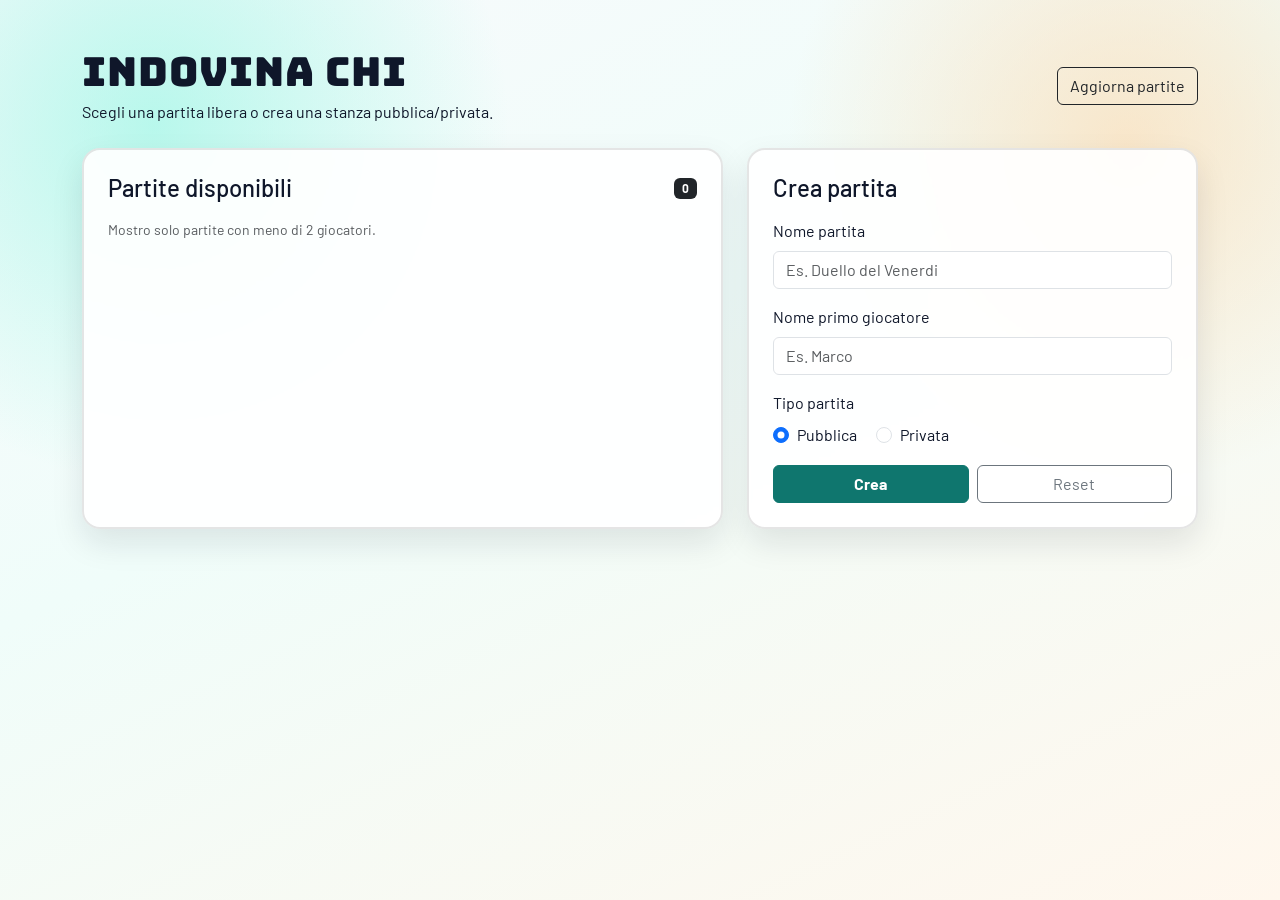
==== static/index.html @ f011ce22 "first indovina chi" ====
<!doctype html>
<html lang="it">
<head>
    <meta charset="utf-8" />
    <meta name="viewport" content="width=device-width, initial-scale=1" />
    <title>Indovina Chi - Lobby</title>
    <link href="https://fonts.googleapis.com/css2?family=Bungee&family=Barlow:wght@400;600;700&display=swap" rel="stylesheet">
    <link
        href="https://cdn.jsdelivr.net/npm/bootstrap@5.3.2/dist/css/bootstrap.min.css"
        rel="stylesheet"
        integrity="sha384-T3c6CoIi6uLrA9TneNEoa7RxnatzjcDSCmG1MXxSR1GAsXEV/Dwwykc2MPK8M2HN"
        crossorigin="anonymous"
    />
    <style>
        :root {
            --ink: #0f172a;
            --primary: #0f766e;
            --primary-dark: #115e59;
            --accent: #ea580c;
            --panel: #ffffffeb;
        }

        body {
            font-family: "Barlow", sans-serif;
            color: var(--ink);
            background:
                radial-gradient(circle at 12% 14%, #99f6e4aa 0%, transparent 26%),
                radial-gradient(circle at 88% 16%, #fed7aa99 0%, transparent 25%),
                linear-gradient(155deg, #f8fafc 0%, #f0fdfa 42%, #fff7ed 100%);
            min-height: 100vh;
            animation: entrance 420ms ease-out;
        }

        @keyframes entrance {
            from {
                opacity: 0;
                transform: translateY(10px);
            }
            to {
                opacity: 1;
                transform: translateY(0);
            }
        }

        .title-font {
            font-family: "Bungee", cursive;
            letter-spacing: 1px;
        }

        .board-panel {
            background: var(--panel);
            border: 2px solid #0000001a;
            border-radius: 18px;
            box-shadow: 0 14px 32px #0f172a1a;
            backdrop-filter: blur(2px);
        }

        .game-item {
            border-radius: 14px;
            border: 1px solid #0000001f;
            transition: transform 140ms ease, box-shadow 140ms ease;
            cursor: pointer;
        }

        .game-item:hover {
            transform: translateY(-3px);
            box-shadow: 0 8px 20px #00000026;
        }

        .game-private {
            border-left: 7px solid var(--accent);
        }

        .game-public {
            border-left: 7px solid var(--primary);
        }

        .btn-brand {
            background-color: var(--primary);
            border-color: var(--primary);
            color: #fff;
            font-weight: 700;
        }

        .btn-brand:hover {
            background-color: var(--primary-dark);
            border-color: var(--primary-dark);
            color: #fff;
        }

        .chip {
            display: inline-block;
            font-size: 0.8rem;
            padding: 4px 10px;
            border-radius: 999px;
            border: 1px solid #0f172a26;
            background: #ffffff;
        }

        .hide {
            display: none;
        }
    </style>
</head>
<body>
    <main class="container py-4 py-md-5">
        <div class="d-flex flex-wrap align-items-center justify-content-between mb-4 gap-3">
            <div>
                <h1 class="title-font mb-1">Indovina Chi</h1>
                <p class="mb-0">Scegli una partita libera o crea una stanza pubblica/privata.</p>
            </div>
            <button id="refreshBtn" class="btn btn-outline-dark">Aggiorna partite</button>
        </div>

        <div class="row g-4">
            <section class="col-lg-7">
                <div class="board-panel p-3 p-md-4 h-100">
                    <div class="d-flex justify-content-between align-items-center mb-3">
                        <h2 class="h4 mb-0">Partite disponibili</h2>
                        <span id="totalePartite" class="badge text-bg-dark">0</span>
                    </div>
                    <p class="text-muted small">Mostro solo partite con meno di 2 giocatori.</p>
                    <div id="partite" class="d-grid gap-3"></div>
                    <p id="vuoto" class="text-muted mb-0 hide">Nessuna partita libera. Crea tu la prossima sfida.</p>
                </div>
            </section>

            <section class="col-lg-5">
                <div class="board-panel p-3 p-md-4">
                    <h2 class="h4 mb-3">Crea partita</h2>
                    <form id="createForm" class="d-grid gap-3">
                        <div>
                            <label for="inputNome" class="form-label">Nome partita</label>
                            <input type="text" class="form-control" id="inputNome" placeholder="Es. Duello del Venerdi" required>
                        </div>
                        <div>
                            <label for="ownerPlayerName" class="form-label">Nome primo giocatore</label>
                            <input type="text" class="form-control" id="ownerPlayerName" placeholder="Es. Marco" required>
                        </div>
                        <div>
                            <label class="form-label d-block">Tipo partita</label>
                            <div class="form-check form-check-inline">
                                <input class="form-check-input" type="radio" name="privacy" id="publicGame" value="public" checked>
                                <label class="form-check-label" for="publicGame">Pubblica</label>
                            </div>
                            <div class="form-check form-check-inline">
                                <input class="form-check-input" type="radio" name="privacy" id="privateGame" value="private">
                                <label class="form-check-label" for="privateGame">Privata</label>
                            </div>
                        </div>
                        <div id="passwordContainer" class="hide">
                            <label for="passwordInput" class="form-label">Password partita privata</label>
                            <input type="password" class="form-control" id="passwordInput" placeholder="Inserisci password">
                        </div>

                        <div class="d-flex gap-2">
                            <button type="submit" class="btn btn-brand w-100">Crea</button>
                            <button type="reset" class="btn btn-outline-secondary w-100">Reset</button>
                        </div>
                    </form>
                </div>
            </section>
        </div>
    </main>

    <script>
        const API_KEY = "2a6b126a-b0e9-4af0-a164-55f023d4d99c7f310849919647d5952eecd649e731cc";
        const BASE_URL = "https://expert-space-spoon-4j5rj5jjq7g6c5544-3000.app.github.dev";
        const STORAGE_KEY = "guesswho_game_meta";
        const ACTIVE_SESSION_KEY = "guesswho_active_session";
        const EMPTY_GAME_DELETE_MS = 2 * 60 * 1000;

        const partiteEl = document.getElementById("partite");
        const totalePartiteEl = document.getElementById("totalePartite");
        const vuotoEl = document.getElementById("vuoto");
        const createForm = document.getElementById("createForm");
        const refreshBtn = document.getElementById("refreshBtn");
        const privateGameEl = document.getElementById("privateGame");
        const publicGameEl = document.getElementById("publicGame");
        const passwordContainer = document.getElementById("passwordContainer");
        const passwordInput = document.getElementById("passwordInput");

        function headers(isJson) {
            const h = new Headers();
            h.append("X-API-Key", API_KEY);
            if (isJson) {
                h.append("Content-Type", "application/json");
            }
            return h;
        }

        function readMeta() {
            try {
                return JSON.parse(localStorage.getItem(STORAGE_KEY) || "{}");
            } catch {
                return {};
            }
        }

        function saveMeta(meta) {
            localStorage.setItem(STORAGE_KEY, JSON.stringify(meta));
        }

        function togglePasswordInput() {
            const isPrivate = privateGameEl.checked;
            passwordContainer.classList.toggle("hide", !isPrivate);
            passwordInput.required = isPrivate;
        }

        async function getRemotePrivacy(gameId) {
            try {
                const response = await fetch(`${BASE_URL}/games/${gameId}/moves`, {
                    method: "GET",
                    headers: headers(false),
                    redirect: "follow"
                });
                const result = await response.json();
                if (!response.ok) {
                    throw new Error(result.error || "Errore recupero privacy partita");
                }

                const privacyMoves = result.moves.filter((m) => m.data && m.data.type === "privacy");
                if (privacyMoves.length === 0) {
                    return null;
                }

                const latest = privacyMoves[privacyMoves.length - 1].data;
                return {
                    isPrivate: Boolean(latest.isPrivate),
                    password: latest.password || ""
                };
            } catch {
                return null;
            }
        }

        async function publishPrivacySettings(gameId, playerId, metadata) {
            if (!metadata) {
                return;
            }

            await fetch(`${BASE_URL}/games/${gameId}/moves`, {
                method: "POST",
                headers: headers(true),
                body: JSON.stringify({
                    playerId,
                    data: {
                        type: "privacy",
                        isPrivate: Boolean(metadata.isPrivate),
                        password: metadata.isPrivate ? (metadata.password || "") : ""
                    }
                }),
                redirect: "follow"
            });
        }

        async function fetchGames() {
            partiteEl.innerHTML = "";
            vuotoEl.classList.add("hide");

            try {
                const response = await fetch(`${BASE_URL}/games`, {
                    method: "GET",
                    headers: headers(false),
                    redirect: "follow"
                });

                const risultato = await response.json();
                if (!response.ok) {
                    throw new Error(risultato.error || "Errore nel recupero partite");
                }

                const meta = readMeta();
                const now = Date.now();
                const cleanedGames = [];

                for (const game of risultato.games) {
                    if (game.players.length === 0) {
                        const updatedAtMs = new Date(game.updatedAt || game.createdAt || now).getTime();
                        if (now - updatedAtMs >= EMPTY_GAME_DELETE_MS) {
                            try {
                                await fetch(`${BASE_URL}/games/${game.id}`, {
                                    method: "DELETE",
                                    headers: headers(false),
                                    redirect: "follow"
                                });
                                delete meta[game.id];
                            } catch (error) {
                                console.error(error);
                            }
                            continue;
                        }
                    }
                    cleanedGames.push(game);
                }

                saveMeta(meta);
                const disponibili = cleanedGames.filter((g) => g.players.length < 2);
                const remotePrivacyEntries = await Promise.all(
                    disponibili.map(async (g) => [g.id, await getRemotePrivacy(g.id)])
                );
                const remotePrivacyMap = Object.fromEntries(remotePrivacyEntries);
                totalePartiteEl.innerText = String(disponibili.length);

                if (disponibili.length === 0) {
                    vuotoEl.classList.remove("hide");
                }

                disponibili.forEach((element) => {
                    const info = remotePrivacyMap[element.id] || meta[element.id] || { isPrivate: false, password: "" };
                    const game = document.createElement("button");
                    game.type = "button";
                    game.className = `game-item ${info.isPrivate ? "game-private" : "game-public"} p-3 text-start bg-white`;
                    game.innerHTML = `
                        <div class="d-flex justify-content-between align-items-center gap-2">
                            <strong>${element.name}</strong>
                            <span class="badge ${info.isPrivate ? "text-bg-danger" : "text-bg-success"}">${info.isPrivate ? "Privata" : "Pubblica"}</span>
                        </div>
                        <div class="mt-1 d-flex gap-2 align-items-center">
                            <small class="text-muted">Giocatori: ${element.players.length}/2</small>
                            <span class="chip">Entra</span>
                        </div>
                    `;
                    game.addEventListener("click", () => aggiungiGiocatore(element.id, element.name, info));
                    partiteEl.appendChild(game);
                });
            } catch (error) {
                console.error(error);
                alert(error.message);
            }
        }

        async function creaPartita(event) {
            event.preventDefault();
            const nomePartita = document.getElementById("inputNome").value.trim();
            const nomePrimoGiocatore = document.getElementById("ownerPlayerName").value.trim();
            const privata = privateGameEl.checked;
            const password = passwordInput.value.trim();

            if (!nomePartita) {
                alert("Inserisci il nome della partita.");
                return;
            }

            if (!nomePrimoGiocatore) {
                alert("Inserisci il nome del primo giocatore.");
                return;
            }

            if (privata && password.length < 3) {
                alert("La password deve avere almeno 3 caratteri.");
                return;
            }

            try {
                const createResponse = await fetch(`${BASE_URL}/games`, {
                    method: "POST",
                    headers: headers(true),
                    body: JSON.stringify({ name: nomePartita }),
                    redirect: "follow"
                });
                const createResult = await createResponse.json();

                if (!createResponse.ok) {
                    throw new Error(createResult.error || "Errore nella creazione partita");
                }

                const gameId = createResult.game.id;
                const meta = readMeta();
                meta[gameId] = {
                    isPrivate: privata,
                    password: privata ? password : "",
                    createdAt: new Date().toISOString()
                };
                saveMeta(meta);

                await aggiungiGiocatore(gameId, nomePartita, meta[gameId], nomePrimoGiocatore);
                createForm.reset();
                togglePasswordInput();
                await fetchGames();
            } catch (error) {
                console.error(error);
                alert(error.message);
            }
        }

        async function aggiungiGiocatore(gameId, gameName, metadata, presetPlayerName) {
            if (metadata && metadata.isPrivate) {
                const pass = prompt(`Partita privata: inserisci password per ${gameName}`);
                if (pass === null) {
                    return;
                }
                if (pass !== metadata.password) {
                    alert("Password non corretta.");
                    return;
                }
            }

            const nomeGiocatore = (presetPlayerName || prompt(`Nome giocatore da aggiungere a ${gameName}:`) || "").trim();
            if (!nomeGiocatore) {
                return;
            }

            try {
                const checkResponse = await fetch(`${BASE_URL}/games/${gameId}/players`, {
                    method: "GET",
                    headers: headers(false),
                    redirect: "follow"
                });
                const checkResult = await checkResponse.json();
                if (!checkResponse.ok) {
                    throw new Error(checkResult.error || "Errore nel controllo giocatori");
                }
                if (checkResult.count >= 2) {
                    alert("Questa partita e' gia piena (max 2 giocatori).");
                    await fetchGames();
                    return;
                }
            } catch (error) {
                console.error(error);
                alert(error.message);
                return;
            }

            const requestOptions = {
                method: "POST",
                headers: headers(true),
                body: JSON.stringify({ name: nomeGiocatore }),
                redirect: "follow"
            };

            try {
                const response = await fetch(`${BASE_URL}/games/${gameId}/players`, requestOptions);
                const risultato = await response.json();

                if (!response.ok) {
                    throw new Error(risultato.error || "Errore durante l'aggiunta del giocatore");
                }

                if (presetPlayerName && metadata) {
                    await publishPrivacySettings(gameId, risultato.player.id, metadata);
                }

                alert(`Giocatore aggiunto: ${risultato.player.name}`);
                sessionStorage.setItem(ACTIVE_SESSION_KEY, JSON.stringify({
                    gameId,
                    gameName,
                    playerId: risultato.player.id,
                    playerName: risultato.player.name,
                    updatedAt: new Date().toISOString()
                }));
                const target = "pages/splash.html";
                window.location.href = target;
            } catch (error) {
                console.error(error);
                alert(error.message);
            }
        }

        privateGameEl.addEventListener("change", togglePasswordInput);
        publicGameEl.addEventListener("change", togglePasswordInput);
        createForm.addEventListener("submit", creaPartita);
        refreshBtn.addEventListener("click", fetchGames);

        togglePasswordInput();
        fetchGames();
        setInterval(fetchGames, 10000);
    </script>
</body>
</html>
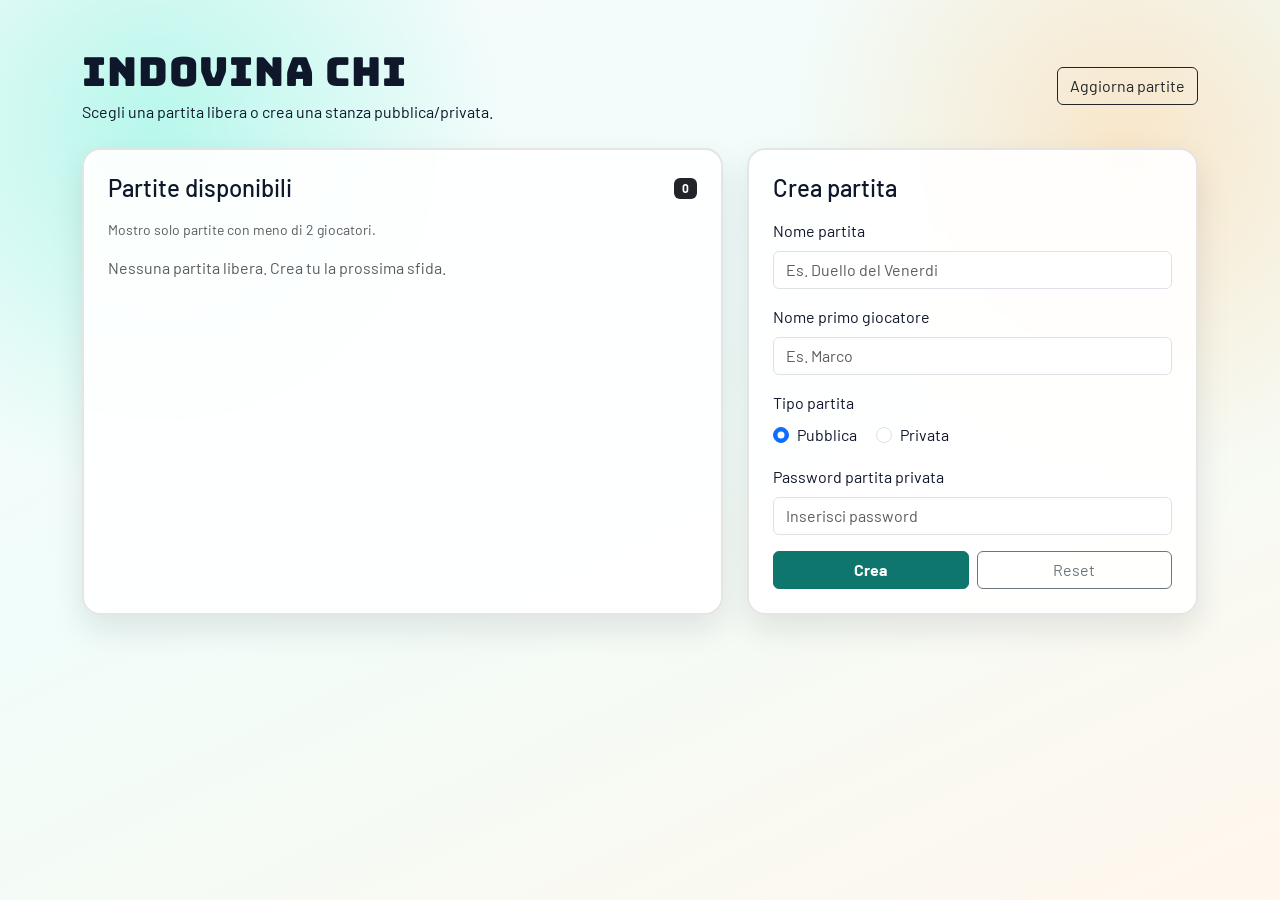
==== commit f5527d15: "update stile" ====
--- a/static/index.html
+++ b/static/index.html
@@ -11,98 +11,9 @@
         integrity="sha384-T3c6CoIi6uLrA9TneNEoa7RxnatzjcDSCmG1MXxSR1GAsXEV/Dwwykc2MPK8M2HN"
         crossorigin="anonymous"
     />
-    <style>
-        :root {
-            --ink: #0f172a;
-            --primary: #0f766e;
-            --primary-dark: #115e59;
-            --accent: #ea580c;
-            --panel: #ffffffeb;
-        }
-
-        body {
-            font-family: "Barlow", sans-serif;
-            color: var(--ink);
-            background:
-                radial-gradient(circle at 12% 14%, #99f6e4aa 0%, transparent 26%),
-                radial-gradient(circle at 88% 16%, #fed7aa99 0%, transparent 25%),
-                linear-gradient(155deg, #f8fafc 0%, #f0fdfa 42%, #fff7ed 100%);
-            min-height: 100vh;
-            animation: entrance 420ms ease-out;
-        }
-
-        @keyframes entrance {
-            from {
-                opacity: 0;
-                transform: translateY(10px);
-            }
-            to {
-                opacity: 1;
-                transform: translateY(0);
-            }
-        }
-
-        .title-font {
-            font-family: "Bungee", cursive;
-            letter-spacing: 1px;
-        }
-
-        .board-panel {
-            background: var(--panel);
-            border: 2px solid #0000001a;
-            border-radius: 18px;
-            box-shadow: 0 14px 32px #0f172a1a;
-            backdrop-filter: blur(2px);
-        }
-
-        .game-item {
-            border-radius: 14px;
-            border: 1px solid #0000001f;
-            transition: transform 140ms ease, box-shadow 140ms ease;
-            cursor: pointer;
-        }
-
-        .game-item:hover {
-            transform: translateY(-3px);
-            box-shadow: 0 8px 20px #00000026;
-        }
-
-        .game-private {
-            border-left: 7px solid var(--accent);
-        }
-
-        .game-public {
-            border-left: 7px solid var(--primary);
-        }
-
-        .btn-brand {
-            background-color: var(--primary);
-            border-color: var(--primary);
-            color: #fff;
-            font-weight: 700;
-        }
-
-        .btn-brand:hover {
-            background-color: var(--primary-dark);
-            border-color: var(--primary-dark);
-            color: #fff;
-        }
-
-        .chip {
-            display: inline-block;
-            font-size: 0.8rem;
-            padding: 4px 10px;
-            border-radius: 999px;
-            border: 1px solid #0f172a26;
-            background: #ffffff;
-        }
-
-        .hide {
-            display: none;
-        }
-    </style>
+    <link rel="stylesheet" href="stile.css" />
 </head>
-<body>
+<body class="lobby-page">
     <main class="container py-4 py-md-5">
         <div class="d-flex flex-wrap align-items-center justify-content-between mb-4 gap-3">
             <div>
@@ -449,7 +360,7 @@
                     playerName: risultato.player.name,
                     updatedAt: new Date().toISOString()
                 }));
-                const target = "pages/splash.html";
+                const target = "splash.html";
                 window.location.href = target;
             } catch (error) {
                 console.error(error);
--- a/static/stile.css
+++ b/static/stile.css
@@ -0,0 +1,268 @@
+<<<<<<< HEAD
+=======
+.hide {
+    display: none;
+}
+
+@keyframes entrance {
+    from {
+        opacity: 0;
+        transform: translateY(10px);
+    }
+    to {
+        opacity: 1;
+        transform: translateY(0);
+    }
+}
+
+body.lobby-page {
+    --ink: #0f172a;
+    --primary: #0f766e;
+    --primary-dark: #115e59;
+    --accent: #ea580c;
+    --panel: #ffffffeb;
+
+    font-family: "Barlow", sans-serif;
+    color: var(--ink);
+    background:
+        radial-gradient(circle at 12% 14%, #99f6e4aa 0%, transparent 26%),
+        radial-gradient(circle at 88% 16%, #fed7aa99 0%, transparent 25%),
+        linear-gradient(155deg, #f8fafc 0%, #f0fdfa 42%, #fff7ed 100%);
+    min-height: 100vh;
+    animation: entrance 420ms ease-out;
+}
+
+body.lobby-page .title-font {
+    font-family: "Bungee", cursive;
+    letter-spacing: 1px;
+}
+
+body.lobby-page .board-panel {
+    background: var(--panel);
+    border: 2px solid #0000001a;
+    border-radius: 18px;
+    box-shadow: 0 14px 32px #0f172a1a;
+    backdrop-filter: blur(2px);
+}
+
+body.lobby-page .game-item {
+    border-radius: 14px;
+    border: 1px solid #0000001f;
+    transition: transform 140ms ease, box-shadow 140ms ease;
+    cursor: pointer;
+}
+
+body.lobby-page .game-item:hover {
+    transform: translateY(-3px);
+    box-shadow: 0 8px 20px #00000026;
+}
+
+body.lobby-page .game-private {
+    border-left: 7px solid var(--accent);
+}
+
+body.lobby-page .game-public {
+    border-left: 7px solid var(--primary);
+}
+
+body.lobby-page .btn-brand {
+    background-color: var(--primary);
+    border-color: var(--primary);
+    color: #fff;
+    font-weight: 700;
+}
+
+body.lobby-page .btn-brand:hover {
+    background-color: var(--primary-dark);
+    border-color: var(--primary-dark);
+    color: #fff;
+}
+
+body.lobby-page .chip {
+    display: inline-block;
+    font-size: 0.8rem;
+    padding: 4px 10px;
+    border-radius: 999px;
+    border: 1px solid #0f172a26;
+    background: #ffffff;
+}
+
+body.splash-page {
+    --ink: #0f172a;
+    --brand: #0f766e;
+    --brand-dark: #115e59;
+    --success: #15803d;
+
+    margin: 0;
+    min-height: 100vh;
+    font-family: "Manrope", sans-serif;
+    color: var(--ink);
+    background:
+        radial-gradient(circle at 13% 14%, #99f6e4a8 0%, transparent 24%),
+        radial-gradient(circle at 88% 14%, #fed7aaa3 0%, transparent 26%),
+        linear-gradient(145deg, #f8fafc 0%, #f0fdfa 48%, #fff7ed 100%);
+}
+
+body.splash-page .title {
+    font-family: "Alfa Slab One", serif;
+    letter-spacing: 1px;
+}
+
+body.splash-page .glass {
+    background: #fffffff2;
+    border: 1px solid #00000014;
+    border-radius: 18px;
+    box-shadow: 0 12px 30px #0f172a1a;
+}
+
+body.splash-page .chat-box {
+    height: 320px;
+    overflow-y: auto;
+    background: #fff;
+    border-radius: 12px;
+    border: 1px solid #e2e8f0;
+    padding: 12px;
+}
+
+body.splash-page .chat-message {
+    margin-bottom: 8px;
+    padding: 8px 10px;
+    border-radius: 10px;
+    background: #f8fafc;
+    border-left: 4px solid var(--brand);
+}
+
+body.splash-page .btn-brand {
+    background-color: var(--brand);
+    border-color: var(--brand);
+    color: #fff;
+    font-weight: 700;
+}
+
+body.splash-page .btn-brand:hover {
+    background-color: var(--brand-dark);
+    border-color: var(--brand-dark);
+    color: #fff;
+}
+
+body.splash-page .btn-start {
+    background-color: var(--success);
+    border-color: var(--success);
+    color: #fff;
+    font-weight: 700;
+}
+
+body.splash-page .btn-start:hover {
+    background-color: #166534;
+    border-color: #166534;
+    color: #fff;
+}
+
+body.splash-page .waiting-pill {
+    display: inline-block;
+    padding: 6px 10px;
+    border-radius: 999px;
+    background: #e2e8f0;
+    color: #334155;
+    font-size: 0.82rem;
+    font-weight: 600;
+}
+
+body.game-page {
+    --ink: #0b132b;
+    --bg1: #fef2f2;
+    --bg2: #ecfccb;
+    --card: #ffffff;
+    --off: #334155;
+
+    margin: 0;
+    min-height: 100vh;
+    font-family: "Nunito", sans-serif;
+    color: var(--ink);
+    background:
+        radial-gradient(circle at 10% 10%, #fca5a5a8 0%, transparent 28%),
+        radial-gradient(circle at 90% 12%, #a5f3fca8 0%, transparent 30%),
+        linear-gradient(135deg, var(--bg1), var(--bg2));
+}
+
+body.game-page .title {
+    font-family: "Racing Sans One", sans-serif;
+    letter-spacing: 1px;
+}
+
+body.game-page .panel {
+    background: #ffffffde;
+    border: 1px solid #00000014;
+    border-radius: 18px;
+    box-shadow: 0 12px 26px #0000001a;
+}
+
+body.game-page .character-card {
+    border: 2px solid #94a3b8;
+    background: var(--card);
+    border-radius: 12px;
+    text-align: center;
+    padding: 10px;
+    font-weight: 700;
+    cursor: pointer;
+    user-select: none;
+    transition: transform 120ms ease, background-color 120ms ease;
+}
+
+body.game-page .character-card:hover {
+    transform: translateY(-2px);
+}
+
+body.game-page .character-card.off {
+    background: #cbd5e1;
+    color: var(--off);
+    text-decoration: line-through;
+    border-color: #475569;
+}
+
+body.game-page .character-card.selected-secret {
+    border-color: #0284c7;
+    box-shadow: 0 0 0 3px #bae6fd;
+}
+
+body.game-page .character-thumb {
+    width: 100%;
+    aspect-ratio: 1 / 1;
+    object-fit: cover;
+    border-radius: 8px;
+    margin-bottom: 6px;
+    border: 1px solid #00000022;
+}
+
+body.game-page .question-list {
+    max-height: 170px;
+    overflow-y: auto;
+    border: 1px solid #cbd5e1;
+    border-radius: 10px;
+    padding: 8px;
+    background: #ffffff;
+}
+
+body.game-page .question-item {
+    font-size: 0.92rem;
+    border-bottom: 1px solid #e2e8f0;
+    padding: 6px 0;
+}
+
+body.game-page .question-item:last-child {
+    border-bottom: 0;
+}
+
+body.game-page .result-banner {
+    border-radius: 12px;
+    border: 1px solid #0000001a;
+    padding: 10px;
+    margin-top: 10px;
+    background: #ecfeff;
+}
+
+body.game-page .hint {
+    font-size: 0.9rem;
+    color: #475569;
+}
+>>>>>>> 4c2cedf (update stile)
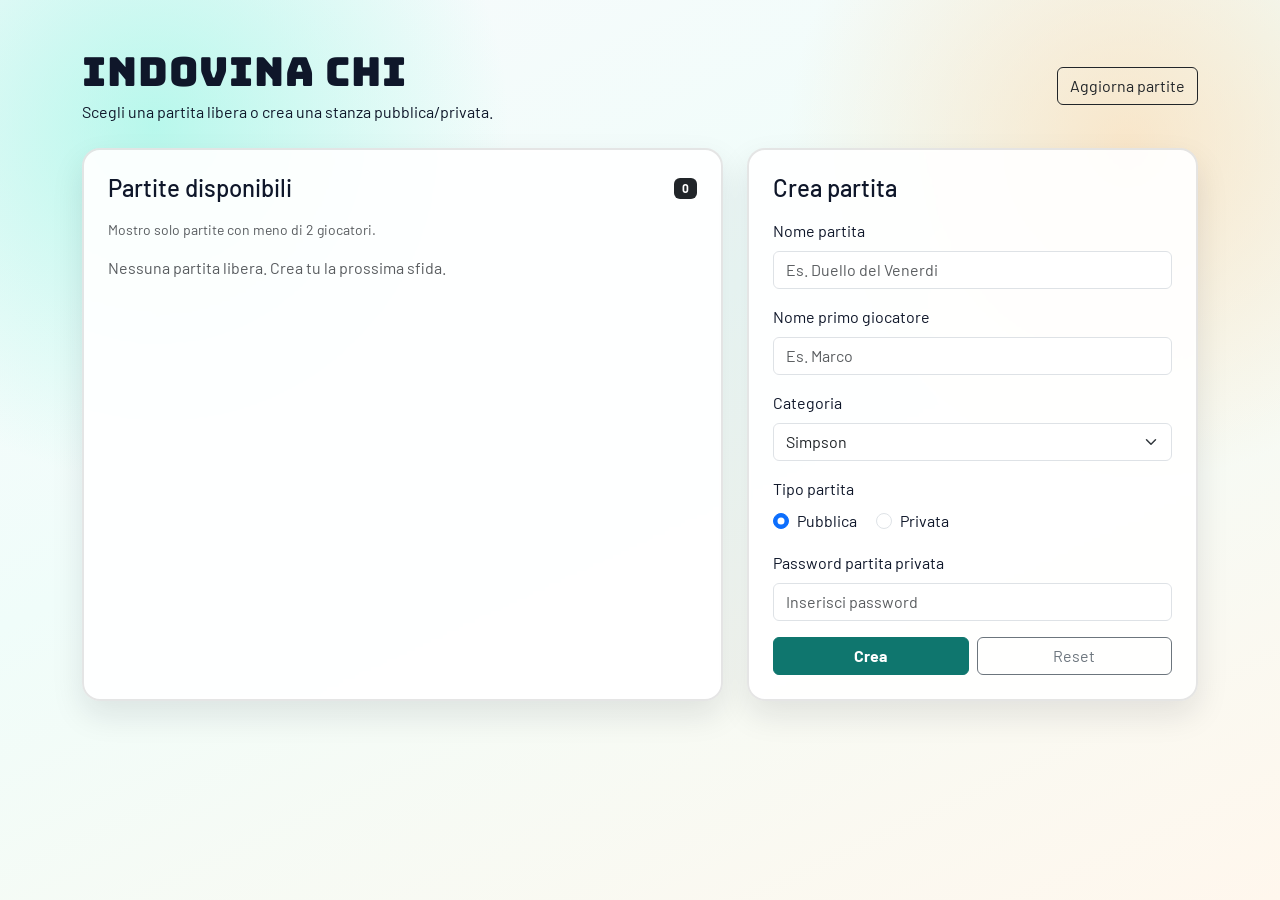
==== commit 8b7667dd: "update js" ====
--- a/static/index.html
+++ b/static/index.html
@@ -49,6 +49,16 @@
                             <input type="text" class="form-control" id="ownerPlayerName" placeholder="Es. Marco" required>
                         </div>
                         <div>
+                            <label for="categorySelect" class="form-label">Categoria</label>
+                            <select class="form-select" id="categorySelect" required>
+                                <option value="simpson">Simpson</option>
+                                <option value="persone">Persone</option>
+                                <option value="griffin">Griffin</option>
+                                <option value="animali">Animali</option>
+                                <option value="macchine">Macchine</option>
+                            </select>
+                        </div>
+                        <div>
                             <label class="form-label d-block">Tipo partita</label>
                             <div class="form-check form-check-inline">
                                 <input class="form-check-input" type="radio" name="privacy" id="publicGame" value="public" checked>
@@ -80,6 +90,7 @@
         const STORAGE_KEY = "guesswho_game_meta";
         const ACTIVE_SESSION_KEY = "guesswho_active_session";
         const EMPTY_GAME_DELETE_MS = 2 * 60 * 1000;
+        const CATEGORIES = ["simpson", "persone", "griffin", "animali", "macchine"];
 
         const partiteEl = document.getElementById("partite");
         const totalePartiteEl = document.getElementById("totalePartite");
@@ -90,6 +101,7 @@
         const publicGameEl = document.getElementById("publicGame");
         const passwordContainer = document.getElementById("passwordContainer");
         const passwordInput = document.getElementById("passwordInput");
+        const categorySelect = document.getElementById("categorySelect");
 
         function headers(isJson) {
             const h = new Headers();
@@ -118,7 +130,15 @@
             passwordInput.required = isPrivate;
         }
 
-        async function getRemotePrivacy(gameId) {
+        function normalizeCategory(category) {
+            return CATEGORIES.includes(category) ? category : "persone";
+        }
+
+        function categoryLabel(category) {
+            return normalizeCategory(category).charAt(0).toUpperCase() + normalizeCategory(category).slice(1);
+        }
+
+        async function getRemoteGameSettings(gameId) {
             try {
                 const response = await fetch(`${BASE_URL}/games/${gameId}/moves`, {
                     method: "GET",
@@ -131,14 +151,14 @@
                 }
 
                 const privacyMoves = result.moves.filter((m) => m.data && m.data.type === "privacy");
-                if (privacyMoves.length === 0) {
-                    return null;
-                }
-
-                const latest = privacyMoves[privacyMoves.length - 1].data;
+                const categoryMoves = result.moves.filter((m) => m.data && m.data.type === "category");
+                const latestPrivacy = privacyMoves.length > 0 ? privacyMoves[privacyMoves.length - 1].data : null;
+                const latestCategory = categoryMoves.length > 0 ? categoryMoves[categoryMoves.length - 1].data : null;
+
                 return {
-                    isPrivate: Boolean(latest.isPrivate),
-                    password: latest.password || ""
+                    isPrivate: Boolean(latestPrivacy && latestPrivacy.isPrivate),
+                    password: latestPrivacy ? (latestPrivacy.password || "") : "",
+                    category: normalizeCategory(latestCategory && latestCategory.value)
                 };
             } catch {
                 return null;
@@ -159,6 +179,25 @@
                         type: "privacy",
                         isPrivate: Boolean(metadata.isPrivate),
                         password: metadata.isPrivate ? (metadata.password || "") : ""
+                    }
+                }),
+                redirect: "follow"
+            });
+        }
+
+        async function publishCategorySettings(gameId, playerId, metadata) {
+            if (!metadata) {
+                return;
+            }
+
+            await fetch(`${BASE_URL}/games/${gameId}/moves`, {
+                method: "POST",
+                headers: headers(true),
+                body: JSON.stringify({
+                    playerId,
+                    data: {
+                        type: "category",
+                        value: normalizeCategory(metadata.category)
                     }
                 }),
                 redirect: "follow"
@@ -207,10 +246,10 @@
 
                 saveMeta(meta);
                 const disponibili = cleanedGames.filter((g) => g.players.length < 2);
-                const remotePrivacyEntries = await Promise.all(
-                    disponibili.map(async (g) => [g.id, await getRemotePrivacy(g.id)])
+                const remoteSettingsEntries = await Promise.all(
+                    disponibili.map(async (g) => [g.id, await getRemoteGameSettings(g.id)])
                 );
-                const remotePrivacyMap = Object.fromEntries(remotePrivacyEntries);
+                const remoteSettingsMap = Object.fromEntries(remoteSettingsEntries);
                 totalePartiteEl.innerText = String(disponibili.length);
 
                 if (disponibili.length === 0) {
@@ -218,7 +257,11 @@
                 }
 
                 disponibili.forEach((element) => {
-                    const info = remotePrivacyMap[element.id] || meta[element.id] || { isPrivate: false, password: "" };
+                    const info = remoteSettingsMap[element.id] || meta[element.id] || {
+                        isPrivate: false,
+                        password: "",
+                        category: "persone"
+                    };
                     const game = document.createElement("button");
                     game.type = "button";
                     game.className = `game-item ${info.isPrivate ? "game-private" : "game-public"} p-3 text-start bg-white`;
@@ -229,6 +272,7 @@
                         </div>
                         <div class="mt-1 d-flex gap-2 align-items-center">
                             <small class="text-muted">Giocatori: ${element.players.length}/2</small>
+                            <small class="text-muted">Categoria: ${categoryLabel(info.category)}</small>
                             <span class="chip">Entra</span>
                         </div>
                     `;
@@ -247,6 +291,7 @@
             const nomePrimoGiocatore = document.getElementById("ownerPlayerName").value.trim();
             const privata = privateGameEl.checked;
             const password = passwordInput.value.trim();
+            const categoria = normalizeCategory(categorySelect.value);
 
             if (!nomePartita) {
                 alert("Inserisci il nome della partita.");
@@ -260,6 +305,11 @@
 
             if (privata && password.length < 3) {
                 alert("La password deve avere almeno 3 caratteri.");
+                return;
+            }
+
+            if (!CATEGORIES.includes(categoria)) {
+                alert("Categoria non valida.");
                 return;
             }
 
@@ -281,6 +331,7 @@
                 meta[gameId] = {
                     isPrivate: privata,
                     password: privata ? password : "",
+                    category: categoria,
                     createdAt: new Date().toISOString()
                 };
                 saveMeta(meta);
@@ -350,12 +401,14 @@
 
                 if (presetPlayerName && metadata) {
                     await publishPrivacySettings(gameId, risultato.player.id, metadata);
+                    await publishCategorySettings(gameId, risultato.player.id, metadata);
                 }
 
                 alert(`Giocatore aggiunto: ${risultato.player.name}`);
                 sessionStorage.setItem(ACTIVE_SESSION_KEY, JSON.stringify({
                     gameId,
                     gameName,
+                    gameCategory: normalizeCategory(metadata && metadata.category),
                     playerId: risultato.player.id,
                     playerName: risultato.player.name,
                     updatedAt: new Date().toISOString()
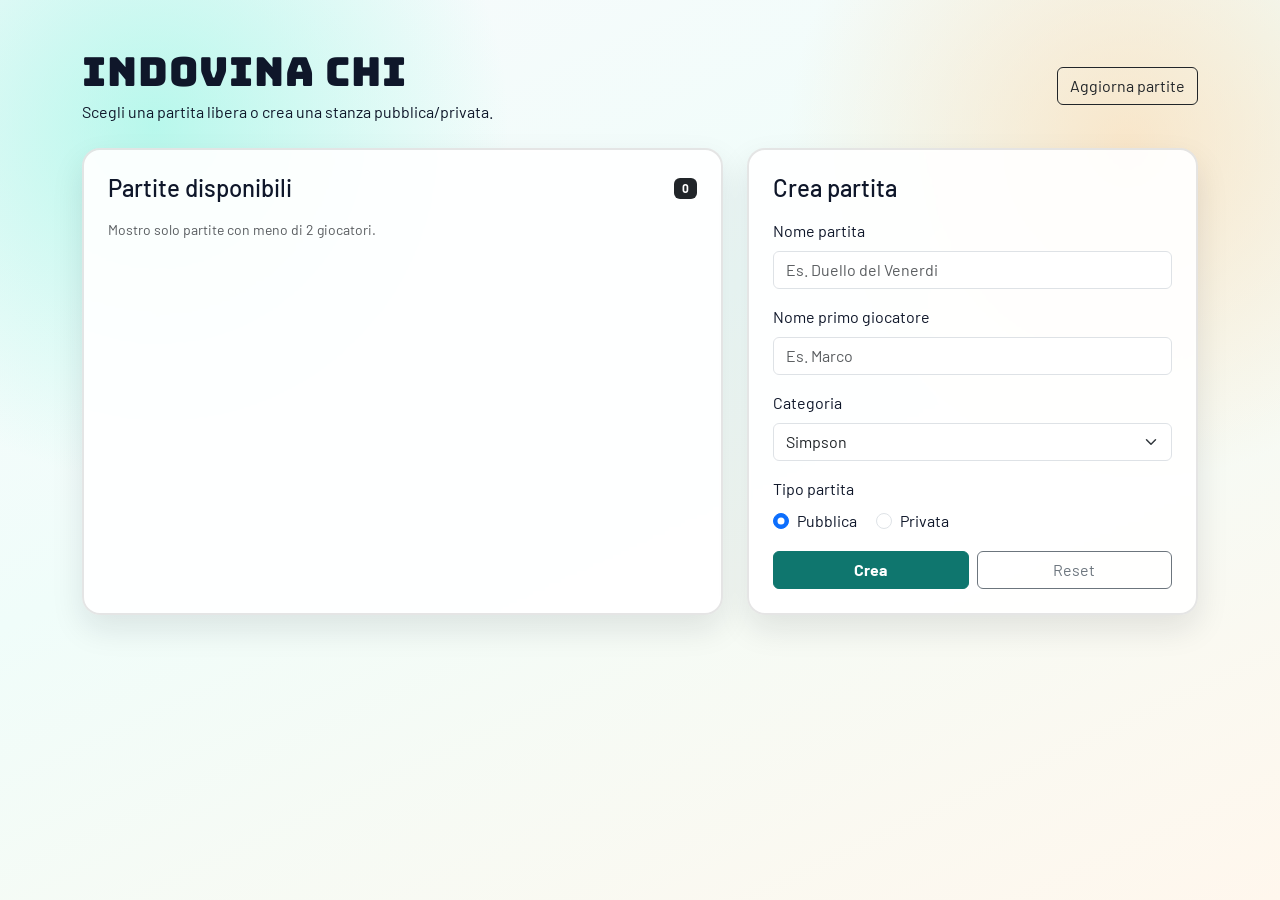
==== commit 28d62e1b: "update json" ====
--- a/static/index.html
+++ b/static/index.html
@@ -86,7 +86,7 @@
 
     <script>
         const API_KEY = "2a6b126a-b0e9-4af0-a164-55f023d4d99c7f310849919647d5952eecd649e731cc";
-        const BASE_URL = "https://expert-space-spoon-4j5rj5jjq7g6c5544-3000.app.github.dev";
+        const BASE_URL = "";
         const STORAGE_KEY = "guesswho_game_meta";
         const ACTIVE_SESSION_KEY = "guesswho_active_session";
         const EMPTY_GAME_DELETE_MS = 2 * 60 * 1000;
@@ -128,6 +128,9 @@
             const isPrivate = privateGameEl.checked;
             passwordContainer.classList.toggle("hide", !isPrivate);
             passwordInput.required = isPrivate;
+            if (!isPrivate) {
+                passwordInput.value = "";
+            }
         }
 
         function normalizeCategory(category) {
@@ -423,6 +426,9 @@
 
         privateGameEl.addEventListener("change", togglePasswordInput);
         publicGameEl.addEventListener("change", togglePasswordInput);
+        createForm.addEventListener("reset", () => {
+            setTimeout(togglePasswordInput, 0);
+        });
         createForm.addEventListener("submit", creaPartita);
         refreshBtn.addEventListener("click", fetchGames);
 
--- a/static/stile.css
+++ b/static/stile.css
@@ -1,5 +1,3 @@
-<<<<<<< HEAD
-=======
 .hide {
     display: none;
 }
@@ -228,7 +226,8 @@
 body.game-page .character-thumb {
     width: 100%;
     aspect-ratio: 1 / 1;
-    object-fit: cover;
+    object-fit: contain;
+    background: #f8fafc;
     border-radius: 8px;
     margin-bottom: 6px;
     border: 1px solid #00000022;
@@ -265,4 +264,43 @@
     font-size: 0.9rem;
     color: #475569;
 }
->>>>>>> 4c2cedf (update stile)
+
+
+/* La tessera intera: ora ha un'altezza fissa totale così sono tutte allineate */
+.character-card {
+    width: 130px !important;
+    height: 210px !important; /* Altezza totale della tessera obbligatoria */
+    display: flex !important;
+    flex-direction: column !important;
+    align-items: center !important;
+    justify-content: flex-start !important;
+    background: white !important;
+    border: 1px solid #ddd !important;
+    border-radius: 10px !important;
+    padding: 8px !important;
+    box-sizing: border-box !important;
+}
+
+/* Il trucco: creiamo uno spazio quadrato fisso per l'immagine */
+.character-card img {
+    width: 110px !important;
+    height: 140px !important; /* Spazio verticale fisso per l'immagine */
+    
+    /* Questo impedisce il taglio e mette lo sfondo bianco dove serve */
+    object-fit: contain !important; 
+    background-color: white !important;
+    
+    margin-bottom: 8px !important;
+    flex-shrink: 0 !important; /* Impedisce all'immagine di rimpicciolirsi */
+}
+
+/* Il nome del personaggio: starà sempre alla stessa altezza */
+.character-card p, .character-card span {
+    font-size: 0.85rem !important;
+    line-height: 1.2 !important;
+    text-align: center !important;
+    margin: 0 !important;
+    word-wrap: break-word !important;
+    width: 100% !important;
+}
+
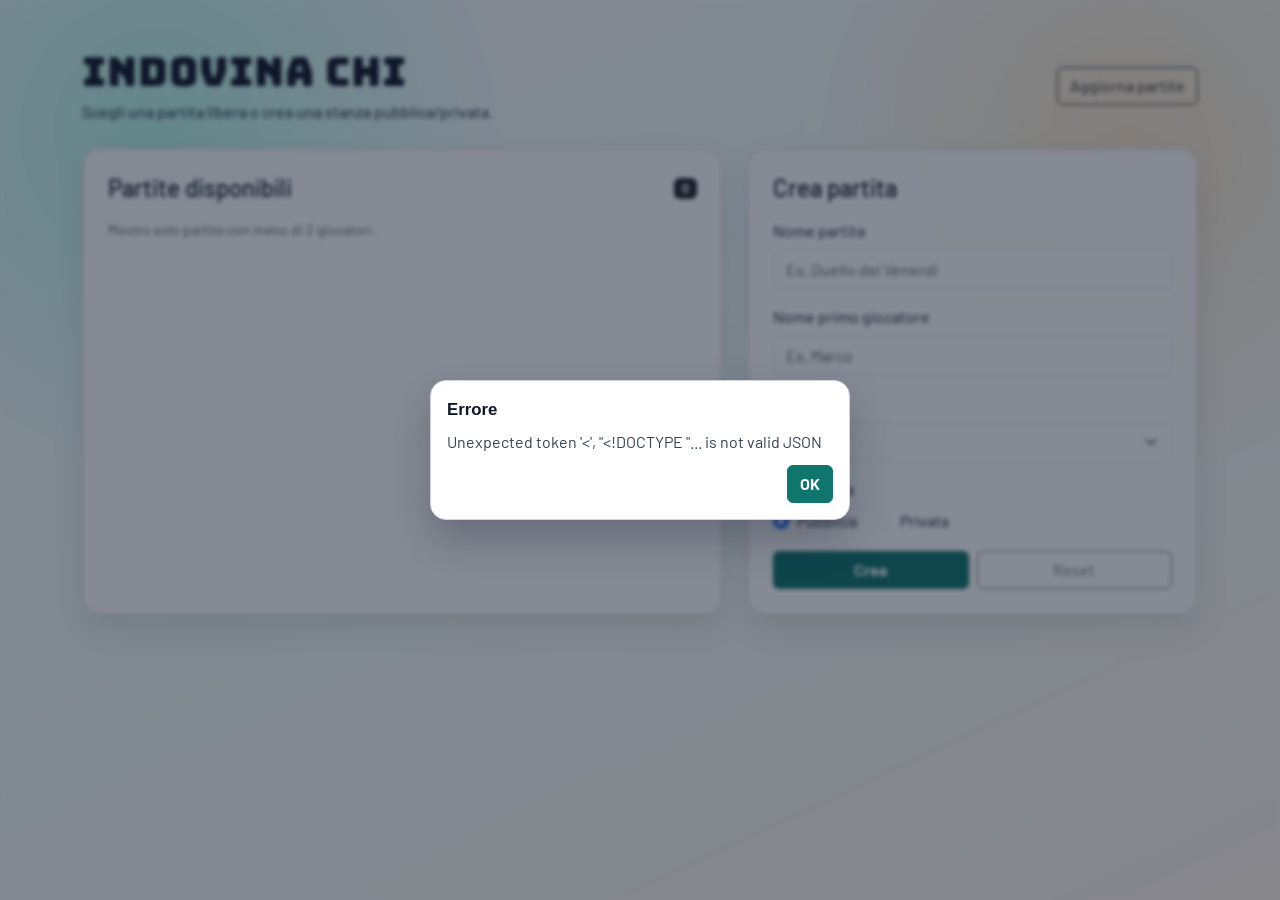
==== commit 11e0e6da: "create dialog" ====
--- a/static/index.html
+++ b/static/index.html
@@ -84,12 +84,13 @@
         </div>
     </main>
 
+    <script src="dialog.js"></script>
     <script>
         const API_KEY = "2a6b126a-b0e9-4af0-a164-55f023d4d99c7f310849919647d5952eecd649e731cc";
         const BASE_URL = "";
         const STORAGE_KEY = "guesswho_game_meta";
         const ACTIVE_SESSION_KEY = "guesswho_active_session";
-        const EMPTY_GAME_DELETE_MS = 2 * 60 * 1000;
+        const EMPTY_GAME_DELETE_MS = 1 * 60 * 1000;
         const CATEGORIES = ["simpson", "persone", "griffin", "animali", "macchine"];
 
         const partiteEl = document.getElementById("partite");
@@ -284,7 +285,7 @@
                 });
             } catch (error) {
                 console.error(error);
-                alert(error.message);
+                await showAppAlert(error.message, { title: "Errore" });
             }
         }
 
@@ -297,22 +298,22 @@
             const categoria = normalizeCategory(categorySelect.value);
 
             if (!nomePartita) {
-                alert("Inserisci il nome della partita.");
+                await showAppAlert("Inserisci il nome della partita.", { title: "Campo richiesto" });
                 return;
             }
 
             if (!nomePrimoGiocatore) {
-                alert("Inserisci il nome del primo giocatore.");
+                await showAppAlert("Inserisci il nome del primo giocatore.", { title: "Campo richiesto" });
                 return;
             }
 
             if (privata && password.length < 3) {
-                alert("La password deve avere almeno 3 caratteri.");
+                await showAppAlert("La password deve avere almeno 3 caratteri.", { title: "Password non valida" });
                 return;
             }
 
             if (!CATEGORIES.includes(categoria)) {
-                alert("Categoria non valida.");
+                await showAppAlert("Categoria non valida.", { title: "Errore" });
                 return;
             }
 
@@ -345,23 +346,41 @@
                 await fetchGames();
             } catch (error) {
                 console.error(error);
-                alert(error.message);
+                await showAppAlert(error.message, { title: "Errore" });
             }
         }
 
         async function aggiungiGiocatore(gameId, gameName, metadata, presetPlayerName) {
             if (metadata && metadata.isPrivate) {
-                const pass = prompt(`Partita privata: inserisci password per ${gameName}`);
+                const pass = await showAppPrompt(
+                    `Partita privata: inserisci password per ${gameName}`,
+                    {
+                        title: "Accesso partita privata",
+                        confirmText: "Entra",
+                        cancelText: "Annulla",
+                        inputType: "password",
+                        placeholder: "Password"
+                    }
+                );
                 if (pass === null) {
                     return;
                 }
                 if (pass !== metadata.password) {
-                    alert("Password non corretta.");
+                    await showAppAlert("Password non corretta.", { title: "Accesso negato" });
                     return;
                 }
             }
 
-            const nomeGiocatore = (presetPlayerName || prompt(`Nome giocatore da aggiungere a ${gameName}:`) || "").trim();
+            const promptedName = presetPlayerName || await showAppPrompt(
+                `Nome giocatore da aggiungere a ${gameName}:`,
+                {
+                    title: "Nuovo giocatore",
+                    confirmText: "Aggiungi",
+                    cancelText: "Annulla",
+                    placeholder: "Es. Luca"
+                }
+            );
+            const nomeGiocatore = (promptedName || "").trim();
             if (!nomeGiocatore) {
                 return;
             }
@@ -377,13 +396,13 @@
                     throw new Error(checkResult.error || "Errore nel controllo giocatori");
                 }
                 if (checkResult.count >= 2) {
-                    alert("Questa partita e' gia piena (max 2 giocatori).");
+                    await showAppAlert("Questa partita e' gia piena (max 2 giocatori).", { title: "Partita piena" });
                     await fetchGames();
                     return;
                 }
             } catch (error) {
                 console.error(error);
-                alert(error.message);
+                await showAppAlert(error.message, { title: "Errore" });
                 return;
             }
 
@@ -407,7 +426,7 @@
                     await publishCategorySettings(gameId, risultato.player.id, metadata);
                 }
 
-                alert(`Giocatore aggiunto: ${risultato.player.name}`);
+                await showAppAlert(`Giocatore aggiunto: ${risultato.player.name}`, { title: "Operazione completata" });
                 sessionStorage.setItem(ACTIVE_SESSION_KEY, JSON.stringify({
                     gameId,
                     gameName,
@@ -420,7 +439,7 @@
                 window.location.href = target;
             } catch (error) {
                 console.error(error);
-                alert(error.message);
+                await showAppAlert(error.message, { title: "Errore" });
             }
         }
 
--- a/static/stile.css
+++ b/static/stile.css
@@ -304,3 +304,60 @@
     width: 100% !important;
 }
 
+.app-dialog-backdrop {
+    position: fixed;
+    inset: 0;
+    background: #0f172a80;
+    backdrop-filter: blur(2px);
+    display: flex;
+    align-items: center;
+    justify-content: center;
+    padding: 16px;
+    z-index: 3000;
+}
+
+.app-dialog {
+    width: min(420px, 100%);
+    background: #fff;
+    border-radius: 16px;
+    border: 1px solid #cbd5e1;
+    box-shadow: 0 20px 40px #0f172a40;
+    padding: 16px;
+    opacity: 0;
+    transform: translateY(8px);
+    transition: opacity 140ms ease, transform 140ms ease;
+}
+
+.app-dialog-visible {
+    opacity: 1;
+    transform: translateY(0);
+}
+
+.app-dialog-title {
+    font-weight: 800;
+    font-size: 1.05rem;
+    margin-bottom: 8px;
+    color: #0f172a;
+}
+
+.app-dialog-body {
+    color: #334155;
+    line-height: 1.45;
+    margin-bottom: 12px;
+    white-space: pre-wrap;
+}
+
+.app-dialog-input {
+    width: 100%;
+    border: 1px solid #cbd5e1;
+    border-radius: 10px;
+    padding: 10px 12px;
+    margin-bottom: 12px;
+}
+
+.app-dialog-actions {
+    display: flex;
+    justify-content: flex-end;
+    gap: 8px;
+}
+
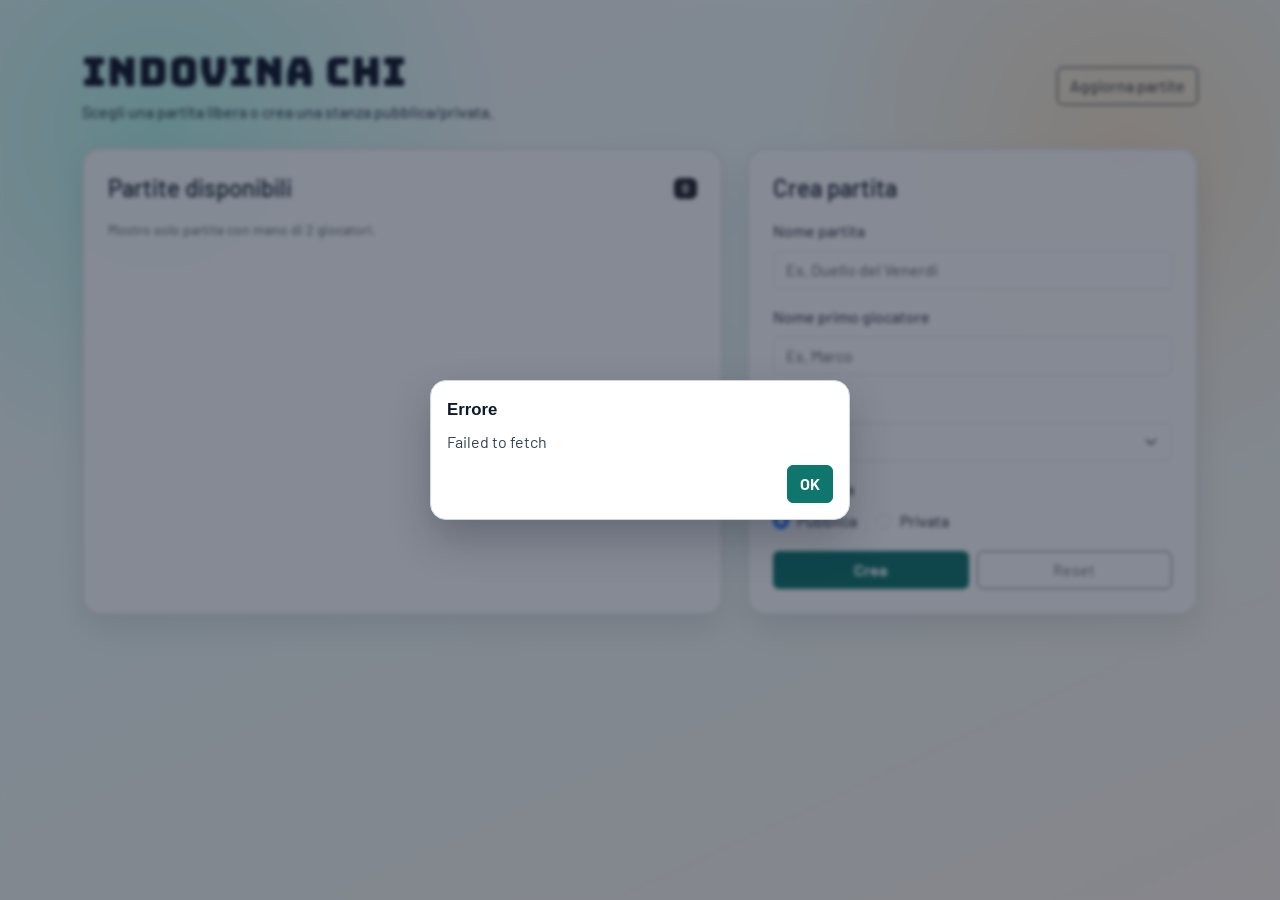
==== commit a3fe9f2e: "update js" ====
--- a/static/index.html
+++ b/static/index.html
@@ -14,7 +14,9 @@
     <link rel="stylesheet" href="stile.css" />
 </head>
 <body class="lobby-page">
+    <!-- Contenuto principale della lobby: elenco partite e creazione nuova partita -->
     <main class="container py-4 py-md-5">
+        <!-- Intestazione pagina con titolo e azione di refresh -->
         <div class="d-flex flex-wrap align-items-center justify-content-between mb-4 gap-3">
             <div>
                 <h1 class="title-font mb-1">Indovina Chi</h1>
@@ -23,8 +25,10 @@
             <button id="refreshBtn" class="btn btn-outline-dark">Aggiorna partite</button>
         </div>
 
+    <!-- Layout a due colonne: partite disponibili + form di creazione -->
         <div class="row g-4">
             <section class="col-lg-7">
+        <!-- Colonna sinistra: lista partite filtrata per slot disponibili -->
                 <div class="board-panel p-3 p-md-4 h-100">
                     <div class="d-flex justify-content-between align-items-center mb-3">
                         <h2 class="h4 mb-0">Partite disponibili</h2>
@@ -37,6 +41,7 @@
             </section>
 
             <section class="col-lg-5">
+                <!-- Colonna destra: form per creare una nuova partita -->
                 <div class="board-panel p-3 p-md-4">
                     <h2 class="h4 mb-3">Crea partita</h2>
                     <form id="createForm" class="d-grid gap-3">
@@ -84,10 +89,14 @@
         </div>
     </main>
 
+    <!-- Dialog personalizzati (alert, confirm, prompt) -->
     <script src="dialog.js"></script>
+    <!-- Logica client della lobby -->
     <script>
-        const API_KEY = "2a6b126a-b0e9-4af0-a164-55f023d4d99c7f310849919647d5952eecd649e731cc";
-        const BASE_URL = "";
+        // Configurazione base e chiavi usate da storage/API.
+        const API_KEY = "aad21851-d11f-4bd0-ab19-5d1a52ae8dd585af34615bf747bca1a2b4709d7fc4a2";
+        //const API_KEY = "2a6b126a-b0e9-4af0-a164-55f023d4d99c7f310849919647d5952eecd649e731cc";
+        const BASE_URL = "https://fluffy-sniffle-x9r9jvjx76g36jxr-3000.app.github.dev";
         const STORAGE_KEY = "guesswho_game_meta";
         const ACTIVE_SESSION_KEY = "guesswho_active_session";
         const EMPTY_GAME_DELETE_MS = 1 * 60 * 1000;
@@ -104,6 +113,7 @@
         const passwordInput = document.getElementById("passwordInput");
         const categorySelect = document.getElementById("categorySelect");
 
+        // Costruisce gli header HTTP comuni per tutte le chiamate.
         function headers(isJson) {
             const h = new Headers();
             h.append("X-API-Key", API_KEY);
@@ -125,6 +135,7 @@
             localStorage.setItem(STORAGE_KEY, JSON.stringify(meta));
         }
 
+        // Mostra/nasconde il campo password in base al tipo partita.
         function togglePasswordInput() {
             const isPrivate = privateGameEl.checked;
             passwordContainer.classList.toggle("hide", !isPrivate);
@@ -142,6 +153,7 @@
             return normalizeCategory(category).charAt(0).toUpperCase() + normalizeCategory(category).slice(1);
         }
 
+        // Legge dalle mosse remote privacy/categoria della partita.
         async function getRemoteGameSettings(gameId) {
             try {
                 const response = await fetch(`${BASE_URL}/games/${gameId}/moves`, {
@@ -208,6 +220,7 @@
             });
         }
 
+        // Carica partite disponibili, pulisce quelle vuote troppo vecchie e aggiorna la UI lobby.
         async function fetchGames() {
             partiteEl.innerHTML = "";
             vuotoEl.classList.add("hide");
@@ -231,8 +244,11 @@
                 for (const game of risultato.games) {
                     if (game.players.length === 0) {
                         const updatedAtMs = new Date(game.updatedAt || game.createdAt || now).getTime();
+
+                        /** Se la partita è vuota da troppo tempo, la elimino per evitare di mostrare partite abbandonate. */
                         if (now - updatedAtMs >= EMPTY_GAME_DELETE_MS) {
                             try {
+                                /** Nota: questa operazione richiede che la partita sia effettivamente vuota, altrimenti il server restituirà un errore e non la eliminerà. */
                                 await fetch(`${BASE_URL}/games/${game.id}`, {
                                     method: "DELETE",
                                     headers: headers(false),
@@ -289,6 +305,7 @@
             }
         }
 
+        // Valida il form e crea una nuova partita.
         async function creaPartita(event) {
             event.preventDefault();
             const nomePartita = document.getElementById("inputNome").value.trim();
@@ -350,6 +367,7 @@
             }
         }
 
+        // Gestisce l'ingresso di un giocatore (controlli privacy, nome e posti disponibili).
         async function aggiungiGiocatore(gameId, gameName, metadata, presetPlayerName) {
             if (metadata && metadata.isPrivate) {
                 const pass = await showAppPrompt(
@@ -443,6 +461,7 @@
             }
         }
 
+        // Eventi UI e bootstrap iniziale della pagina.
         privateGameEl.addEventListener("change", togglePasswordInput);
         publicGameEl.addEventListener("change", togglePasswordInput);
         createForm.addEventListener("reset", () => {
@@ -453,6 +472,7 @@
 
         togglePasswordInput();
         fetchGames();
+        /** Aggiorna la lista partite ogni 10 secondi per mantenere la lobby sincronizzata con eventuali cambiamenti remoti. */
         setInterval(fetchGames, 10000);
     </script>
 </body>
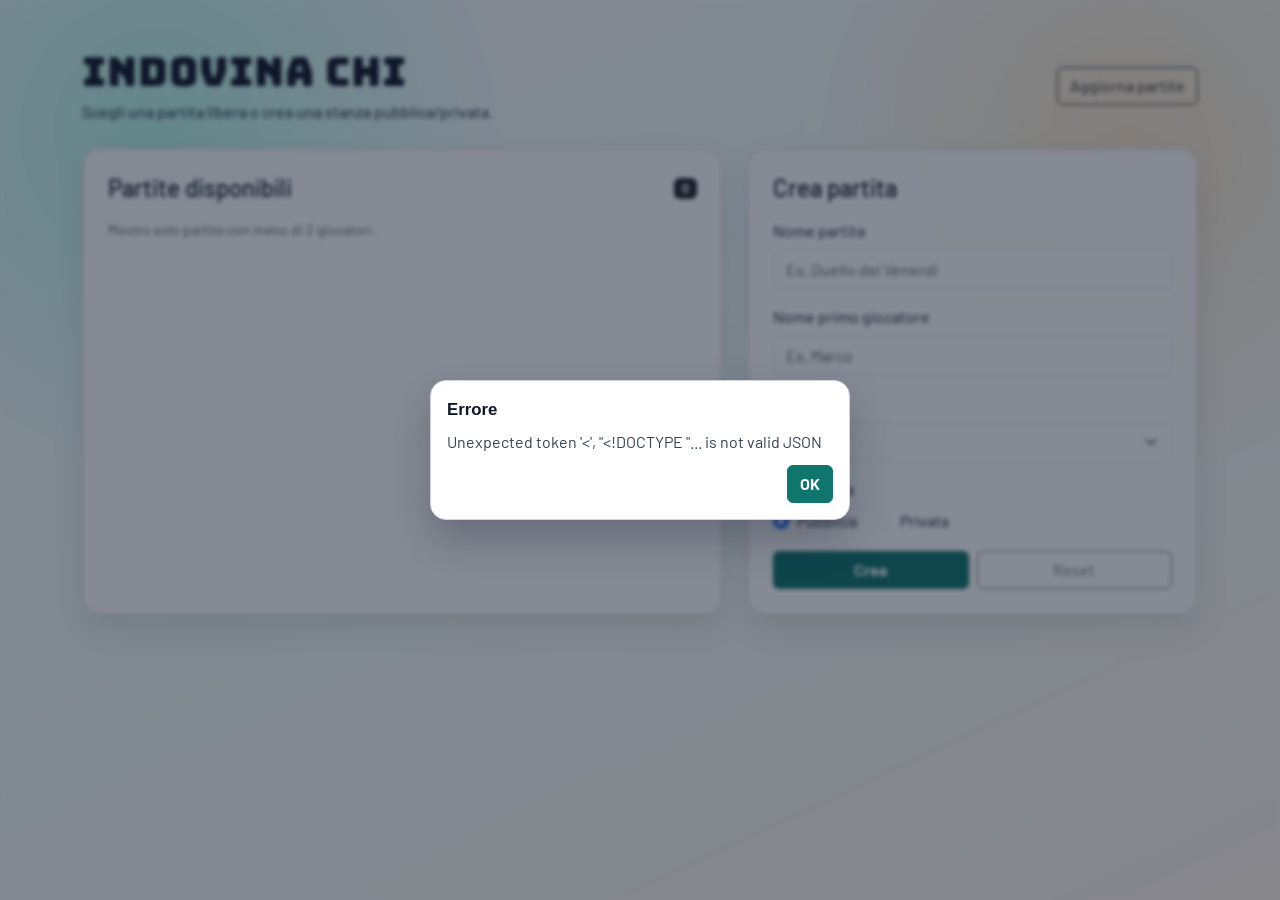
==== commit b2e3674d: "update" ====
--- a/static/index.html
+++ b/static/index.html
@@ -94,9 +94,9 @@
     <!-- Logica client della lobby -->
     <script>
         // Configurazione base e chiavi usate da storage/API.
-        const API_KEY = "aad21851-d11f-4bd0-ab19-5d1a52ae8dd585af34615bf747bca1a2b4709d7fc4a2";
-        //const API_KEY = "2a6b126a-b0e9-4af0-a164-55f023d4d99c7f310849919647d5952eecd649e731cc";
-        const BASE_URL = "https://fluffy-sniffle-x9r9jvjx76g36jxr-3000.app.github.dev";
+        //const API_KEY = "aad21851-d11f-4bd0-ab19-5d1a52ae8dd585af34615bf747bca1a2b4709d7fc4a2";
+        const API_KEY = "2a6b126a-b0e9-4af0-a164-55f023d4d99c7f310849919647d5952eecd649e731cc";
+        const BASE_URL = "";
         const STORAGE_KEY = "guesswho_game_meta";
         const ACTIVE_SESSION_KEY = "guesswho_active_session";
         const EMPTY_GAME_DELETE_MS = 1 * 60 * 1000;
